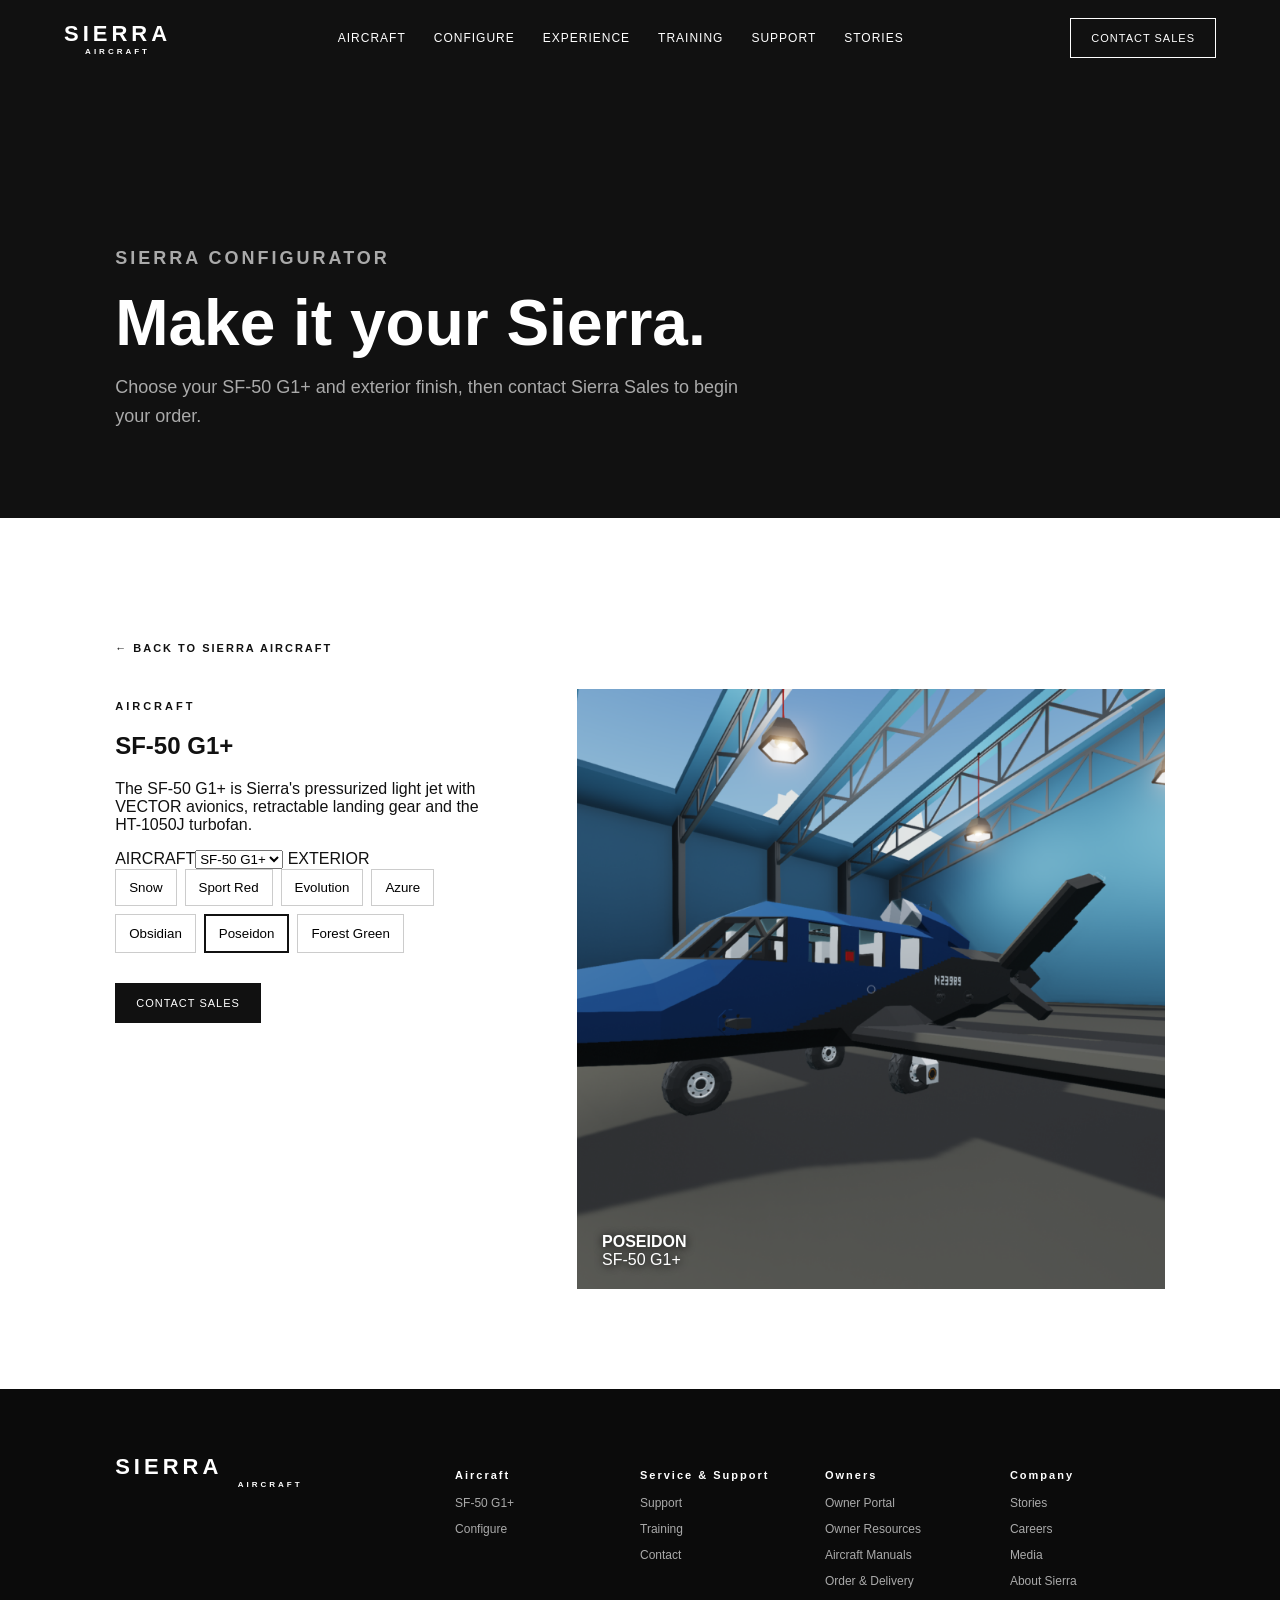
==== configure.html @ 02f3795b "Add dedicated SF-50 configurator page" ====
<!doctype html>
<html lang="en">
<head>
<meta charset="utf-8">
<meta name="viewport" content="width=device-width,initial-scale=1">
<title>Configure | Sierra Aircraft SF-50 G1+</title>
<link rel="stylesheet" href="styles.css">
</head>
<body>
<header style="background:#111;position:relative">
<a class="logo" href="index.html">SIERRA <small>AIRCRAFT</small></a>
<nav><a href="index.html#aircraft">Aircraft</a><a href="configure.html">Configure</a><a href="index.html#experience">Experience</a><a href="index.html#training">Training</a><a href="index.html#support">Support</a><a href="index.html#stories">Stories</a></nav>
<a class="cta" href="index.html#contact">Contact Sales</a>
</header>
<section class="pageHero"><p class="eyebrow">SIERRA CONFIGURATOR</p><h1>Make it your Sierra.</h1><p>Choose your SF-50 G1+ and exterior finish, then contact Sierra Sales to begin your order.</p></section>
<main class="configurePage">
<a class="backLink" href="index.html">← Back to Sierra Aircraft</a>
<div class="configLayout">
<div>
<p class="eyebrow">AIRCRAFT</p>
<h2>SF-50 G1+</h2>
<p>The SF-50 G1+ is Sierra's pressurized light jet with VECTOR avionics, retractable landing gear and the HT-1050J turbofan.</p>
<label>AIRCRAFT</label><select><option>SF-50 G1+</option></select>
<label>EXTERIOR</label>
<div class="colors">
<button data-s="Snow">Snow</button><button data-s="Sport Red">Sport Red</button><button data-s="Evolution">Evolution</button><button data-s="Azure">Azure</button><button data-s="Obsidian">Obsidian</button><button data-s="Poseidon" class="selected">Poseidon</button><button data-s="Forest Green">Forest Green</button>
</div>
<a class="btn darkBtn" href="index.html#contact">Contact Sales</a>
</div>
<div class="preview"><img id="preview" src="Poseidon.png" alt="Configured SF-50"><div><b id="name">POSEIDON</b><span>SF-50 G1+</span></div></div>
</div>
</main>
<footer>
<div class="logo">SIERRA <small>AIRCRAFT</small></div>
<div><h4>Aircraft</h4><a href="index.html#aircraft">SF-50 G1+</a><a href="configure.html">Configure</a></div>
<div><h4>Service & Support</h4><a href="index.html#support">Support</a><a href="index.html#training">Training</a><a href="index.html#contact">Contact</a></div>
<div><h4>Owners</h4><a href="index.html#support">Owner Portal</a><a href="index.html#support">Owner Resources</a><a href="index.html#support">Aircraft Manuals</a><a href="index.html#contact">Order & Delivery</a></div>
<div><h4>Company</h4><a href="index.html#stories">Stories</a><a href="index.html#contact">Careers</a><a href="index.html#contact">Media</a><a href="index.html#contact">About Sierra</a></div>
</footer>
<script>
const schemes={"Snow":"Snow.png","Sport Red":"Sport Red.png","Evolution":"Evolution.png","Azure":"Azure.png","Obsidian":"Obsidian.png","Poseidon":"Poseidon.png","Forest Green":"Forest Green.png"};
document.querySelectorAll("[data-s]").forEach(b=>b.onclick=()=>{
document.querySelectorAll("[data-s]").forEach(x=>x.classList.remove("selected"));
b.classList.add("selected");const s=b.dataset.s;
document.getElementById("preview").src=schemes[s];document.getElementById("name").textContent=s.toUpperCase();
});
</script>
</body></html>
---- styles.css ----
*{box-sizing:border-box}html{scroll-behavior:smooth}body{margin:0;font-family:Arial,Helvetica,sans-serif;color:#111}a{text-decoration:none;color:inherit}header{height:76px;display:flex;align-items:center;justify-content:space-between;padding:0 5%;position:absolute;z-index:5;width:100%;color:white}.logo{font-size:22px;font-weight:800;letter-spacing:4px}.logo small{display:block;font-size:8px;letter-spacing:3px;text-align:center}nav{display:flex;gap:28px;font-size:12px;text-transform:uppercase;letter-spacing:1px}.cta,.btn{padding:13px 20px;border:1px solid white;text-transform:uppercase;font-size:11px;letter-spacing:1px}.hero{height:88vh;min-height:650px;position:relative;overflow:hidden;background:#111}.hero>img{width:100%;height:100%;object-fit:cover;object-position:center;transform:scale(1.01)}.shade{position:absolute;inset:0;background:linear-gradient(90deg,rgba(0,0,0,.62),rgba(0,0,0,.05) 70%)}.heroText{position:absolute;left:9%;top:35%;color:white;max-width:600px}.heroText p,.eyebrow{font-size:11px;letter-spacing:3px;font-weight:700}.heroText h1{font-size:64px;line-height:.95;margin:15px 0}.heroText span{font-size:18px}.heroText>div{margin-top:30px;display:flex;gap:12px}.light{background:white;color:#111;border-color:white}.outline{background:transparent}.heroDots button{width:28px;height:3px;border:0;background:rgba(255,255,255,.45);padding:0;cursor:pointer}.heroDots button.active{background:white}.intro,.configure,.split,.contact{padding:110px 9%;display:grid;grid-template-columns:1fr 1fr;gap:70px}.intro h2,.configure h2,.split h2,.contact h2,.dark h2,.stories h2,.avionics h2{font-size:48px;line-height:1.02;margin:15px 0}.intro>p{font-size:19px;line-height:1.7;max-width:600px}.stats{display:grid;grid-template-columns:repeat(4,1fr);background:#f2f2f2;padding:45px 9%;text-align:center}.stats b{display:block;font-size:44px}.stats span{font-size:10px;letter-spacing:2px}.dark{background:#111;color:white;padding:110px 9%}.grid{display:grid;grid-template-columns:repeat(4,1fr);gap:25px;margin-top:55px}.grid.three{grid-template-columns:repeat(3,1fr)}.grid article{border-top:1px solid #555;padding-top:20px}.grid p{color:#aaa;line-height:1.6}.avionics{padding:0 9% 110px;display:grid;grid-template-columns:1.25fr .75fr;gap:70px;align-items:center;background:#111;color:white}.avionicsImage{height:560px;overflow:hidden}.avionicsImage img{width:100%;height:100%;object-fit:cover;object-position:center}.avionicsText p:not(.eyebrow){color:#aaa;line-height:1.7;font-size:17px}.textLink{font-weight:bold}.configure{background:#f4f4f4}.configure label{display:block;font-size:10px;letter-spacing:2px;margin:25px 0 8px;font-weight:bold}.configure select{width:100%;padding:14px;border:1px solid #ccc;background:white}.colors{display:flex;flex-wrap:wrap;gap:8px;margin-bottom:30px}.colors button{background:white;border:1px solid #ccc;padding:10px 13px;cursor:pointer}.colors button.selected{border:2px solid #111}.darkBtn{display:inline-block;background:#111;color:white;border-color:#111}.preview{background:white;position:relative;min-height:430px;display:flex;align-items:center;justify-content:center;overflow:hidden}.preview img{width:100%;height:100%;object-fit:cover;position:absolute;transform:scale(1.12);transform-origin:center center}.preview div{position:absolute;bottom:20px;left:25px;color:white;text-shadow:0 1px 8px #000}.preview b,.preview span{display:block}.split{align-items:center}.split img{width:100%;height:430px;object-fit:cover}.split a{font-weight:bold}.stories{padding:110px 9%}.storyGrid{display:grid;grid-template-columns:repeat(3,1fr);gap:25px;margin-top:45px}.storyGrid img{width:100%;height:230px;object-fit:cover}.storyGrid p{font-size:10px;letter-spacing:2px}.contact{background:#eee}.contact form{display:flex;flex-direction:column;gap:12px}.contact input,.contact textarea{padding:15px;border:1px solid #ccc;font:inherit}.contact textarea{height:130px}.contact button{cursor:pointer}footer{background:#0b0b0b;color:white;padding:65px 9%;display:grid;grid-template-columns:2fr repeat(4,1fr);gap:30px}footer h4{font-size:11px;letter-spacing:2px}footer a{display:block;color:#aaa;font-size:12px;margin:12px 0}@media(max-width:800px){nav{display:none}.heroText h1{font-size:44px}.intro,.configure,.split,.contact,.avionics{grid-template-columns:1fr;padding:70px 7%}.stats{grid-template-columns:1fr 1fr;gap:30px}.grid,.grid.three,.storyGrid{grid-template-columns:1fr 1fr}.dark{padding:70px 7%}footer{grid-template-columns:1fr 1fr}.heroText{left:7%}.avionicsImage{height:380px}}
.heroText{max-width:700px}.heroText h1{font-size:72px;letter-spacing:-2px}.heroText span{font-size:20px;display:block;margin-top:18px}.hero{min-height:700px}.configure{display:block}.configurePage{padding:120px 9% 100px}.configurePage .configLayout{display:grid;grid-template-columns:.8fr 1.2fr;gap:70px;align-items:start}.configurePage .preview{height:600px}.backLink{display:inline-block;margin-bottom:35px;font-size:11px;letter-spacing:2px;text-transform:uppercase;font-weight:bold}.pageHero{padding:150px 9% 70px;background:#111;color:#fff}.pageHero h1{font-size:64px;line-height:1;margin:12px 0}.pageHero p{color:#aaa;max-width:650px;font-size:18px;line-height:1.6}@media(max-width:800px){.configurePage .configLayout{grid-template-columns:1fr}.configurePage .preview{height:420px}.pageHero h1{font-size:45px}}
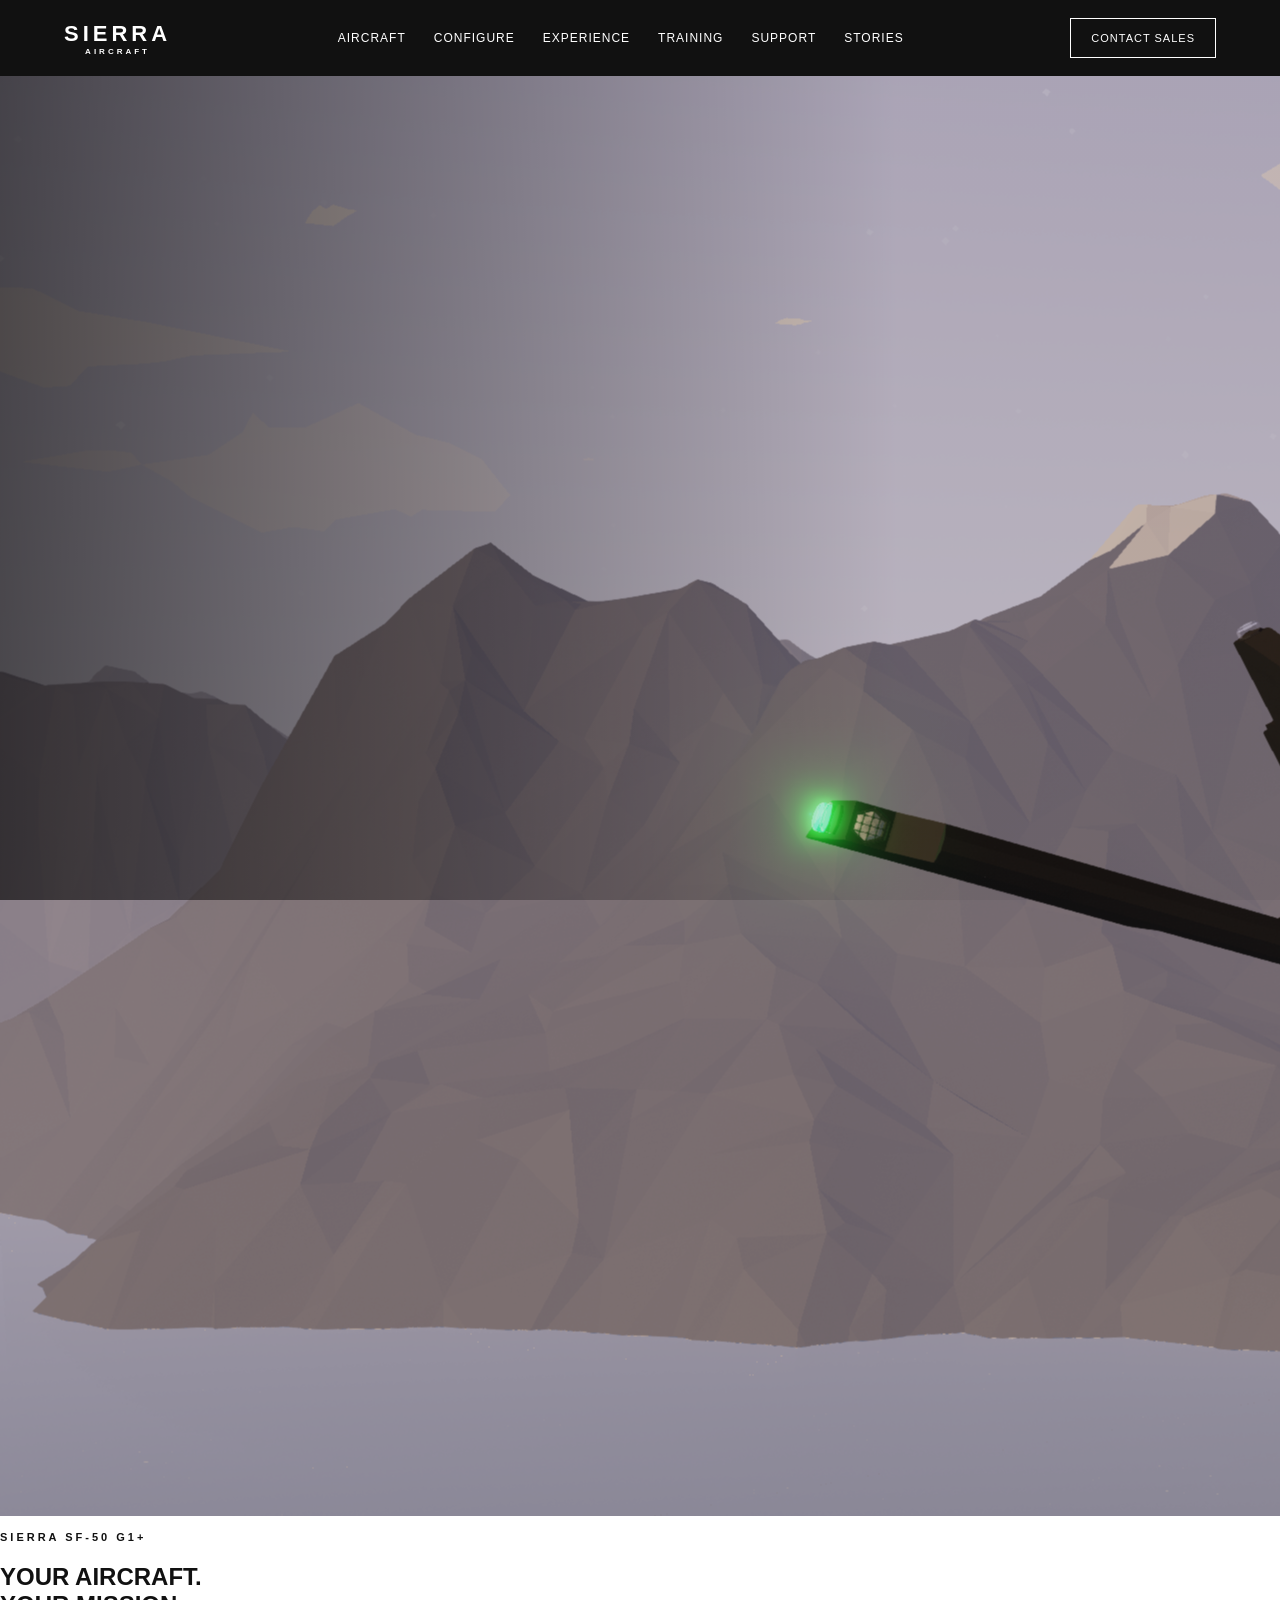
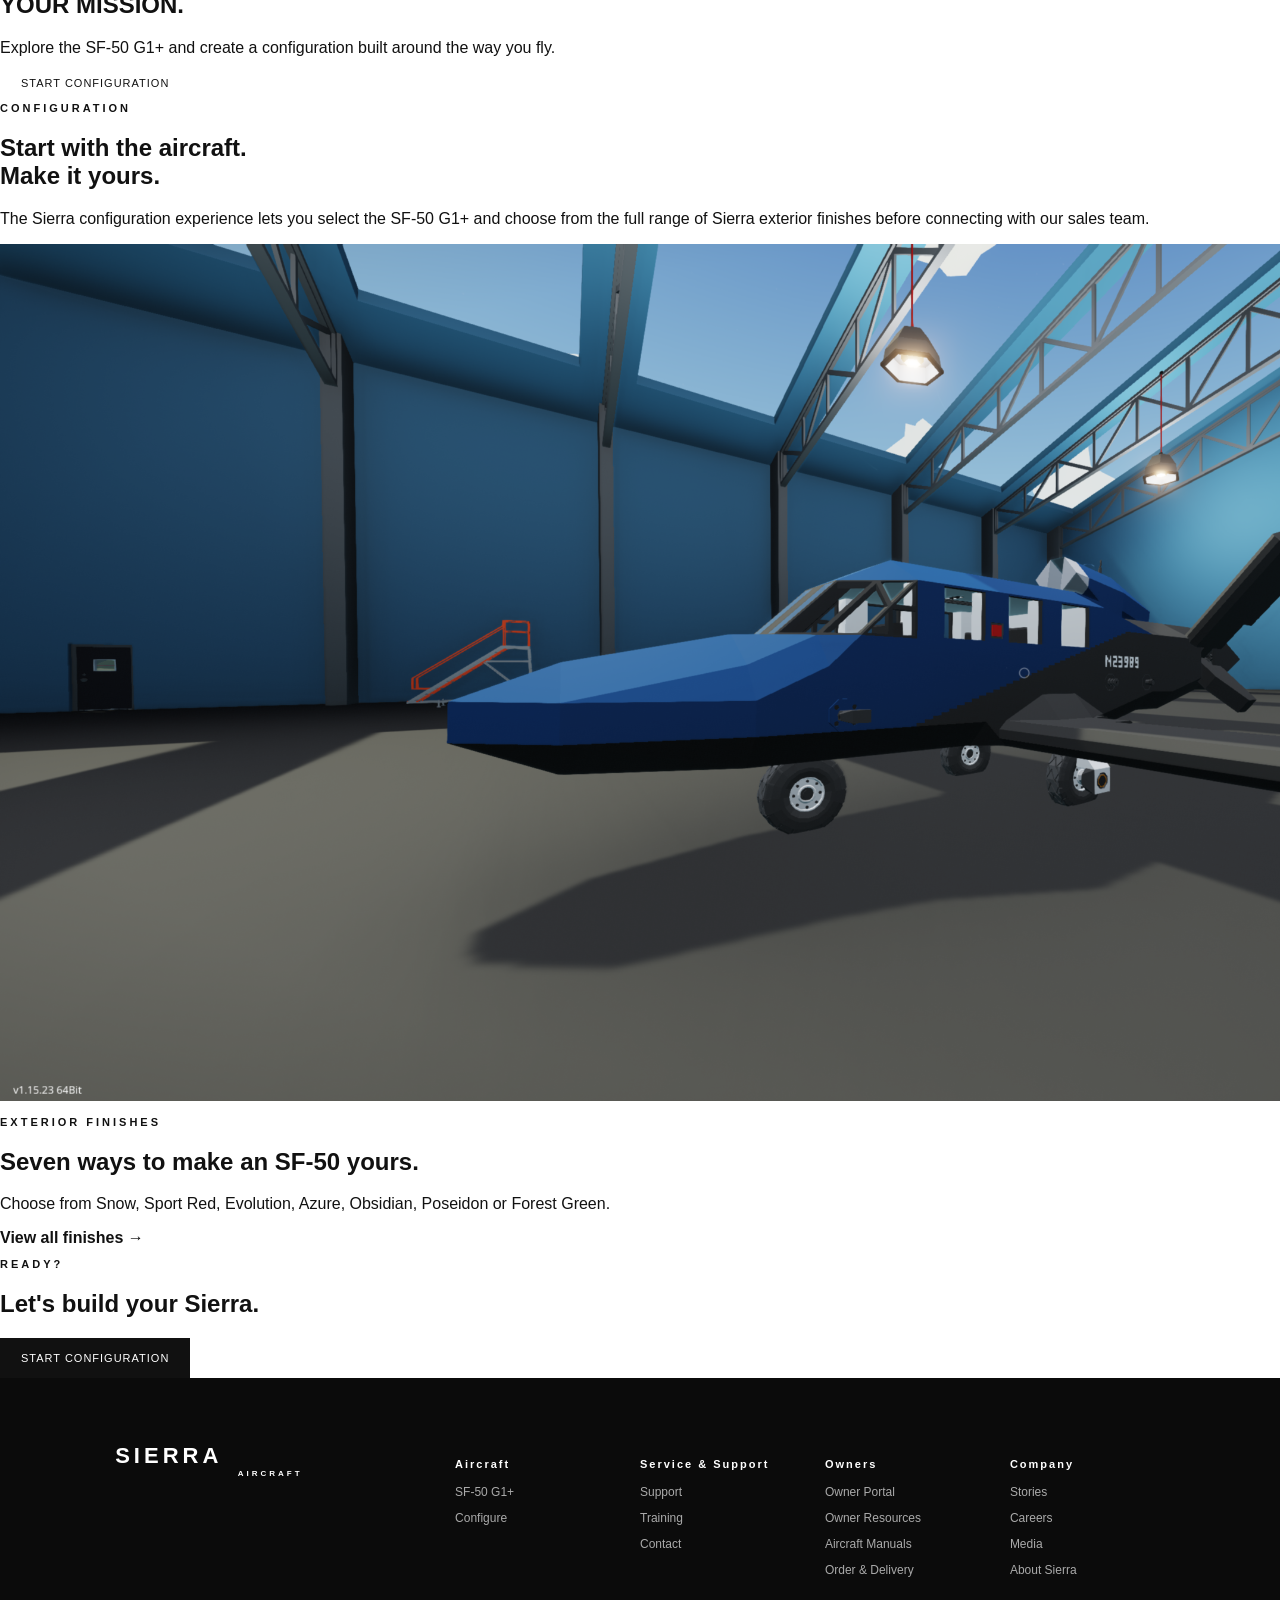
==== commit c68356c5: "Create configuration landing page" ====
--- a/configure.html
+++ b/configure.html
@@ -3,7 +3,7 @@
 <head>
 <meta charset="utf-8">
 <meta name="viewport" content="width=device-width,initial-scale=1">
-<title>Configure | Sierra Aircraft SF-50 G1+</title>
+<title>Configure | Sierra Aircraft</title>
 <link rel="stylesheet" href="styles.css">
 </head>
 <body>
@@ -12,24 +12,34 @@
 <nav><a href="index.html#aircraft">Aircraft</a><a href="configure.html">Configure</a><a href="index.html#experience">Experience</a><a href="index.html#training">Training</a><a href="index.html#support">Support</a><a href="index.html#stories">Stories</a></nav>
 <a class="cta" href="index.html#contact">Contact Sales</a>
 </header>
-<section class="pageHero"><p class="eyebrow">SIERRA CONFIGURATOR</p><h1>Make it your Sierra.</h1><p>Choose your SF-50 G1+ and exterior finish, then contact Sierra Sales to begin your order.</p></section>
-<main class="configurePage">
-<a class="backLink" href="index.html">← Back to Sierra Aircraft</a>
-<div class="configLayout">
-<div>
-<p class="eyebrow">AIRCRAFT</p>
-<h2>SF-50 G1+</h2>
-<p>The SF-50 G1+ is Sierra's pressurized light jet with VECTOR avionics, retractable landing gear and the HT-1050J turbofan.</p>
-<label>AIRCRAFT</label><select><option>SF-50 G1+</option></select>
-<label>EXTERIOR</label>
-<div class="colors">
-<button data-s="Snow">Snow</button><button data-s="Sport Red">Sport Red</button><button data-s="Evolution">Evolution</button><button data-s="Azure">Azure</button><button data-s="Obsidian">Obsidian</button><button data-s="Poseidon" class="selected">Poseidon</button><button data-s="Forest Green">Forest Green</button>
-</div>
-<a class="btn darkBtn" href="index.html#contact">Contact Sales</a>
-</div>
-<div class="preview"><img id="preview" src="Poseidon.png" alt="Configured SF-50"><div><b id="name">POSEIDON</b><span>SF-50 G1+</span></div></div>
-</div>
-</main>
+
+<section class="configLandingHero">
+  <img src="Base Profile Screenshot 2026.09.27 - 17.16.39.25.png" alt="Sierra SF-50 G1+ over the mountains">
+  <div class="shade"></div>
+  <div class="configLandingText">
+    <p class="eyebrow">SIERRA SF-50 G1+</p>
+    <h1>YOUR AIRCRAFT.<br>YOUR MISSION.</h1>
+    <p>Explore the SF-50 G1+ and create a configuration built around the way you fly.</p>
+    <a class="btn light" href="sf50-configurator.html">Start Configuration</a>
+  </div>
+</section>
+
+<section class="configIntro">
+  <p class="eyebrow">CONFIGURATION</p>
+  <h2>Start with the aircraft.<br>Make it yours.</h2>
+  <p>The Sierra configuration experience lets you select the SF-50 G1+ and choose from the full range of Sierra exterior finishes before connecting with our sales team.</p>
+</section>
+
+<section class="configFeature">
+  <div><img src="Poseidon.png" alt="Sierra SF-50 G1+ Poseidon"></div>
+  <div><p class="eyebrow">EXTERIOR FINISHES</p><h2>Seven ways to make an SF-50 yours.</h2><p>Choose from Snow, Sport Red, Evolution, Azure, Obsidian, Poseidon or Forest Green.</p><a class="textLink" href="sf50-configurator.html">View all finishes →</a></div>
+</section>
+
+<section class="configCTA">
+  <p class="eyebrow">READY?</p><h2>Let's build your Sierra.</h2>
+  <a class="btn darkBtn" href="sf50-configurator.html">Start Configuration</a>
+</section>
+
 <footer>
 <div class="logo">SIERRA <small>AIRCRAFT</small></div>
 <div><h4>Aircraft</h4><a href="index.html#aircraft">SF-50 G1+</a><a href="configure.html">Configure</a></div>
@@ -37,12 +47,5 @@
 <div><h4>Owners</h4><a href="index.html#support">Owner Portal</a><a href="index.html#support">Owner Resources</a><a href="index.html#support">Aircraft Manuals</a><a href="index.html#contact">Order & Delivery</a></div>
 <div><h4>Company</h4><a href="index.html#stories">Stories</a><a href="index.html#contact">Careers</a><a href="index.html#contact">Media</a><a href="index.html#contact">About Sierra</a></div>
 </footer>
-<script>
-const schemes={"Snow":"Snow.png","Sport Red":"Sport Red.png","Evolution":"Evolution.png","Azure":"Azure.png","Obsidian":"Obsidian.png","Poseidon":"Poseidon.png","Forest Green":"Forest Green.png"};
-document.querySelectorAll("[data-s]").forEach(b=>b.onclick=()=>{
-document.querySelectorAll("[data-s]").forEach(x=>x.classList.remove("selected"));
-b.classList.add("selected");const s=b.dataset.s;
-document.getElementById("preview").src=schemes[s];document.getElementById("name").textContent=s.toUpperCase();
-});
-</script>
-</body></html>+</body>
+</html>
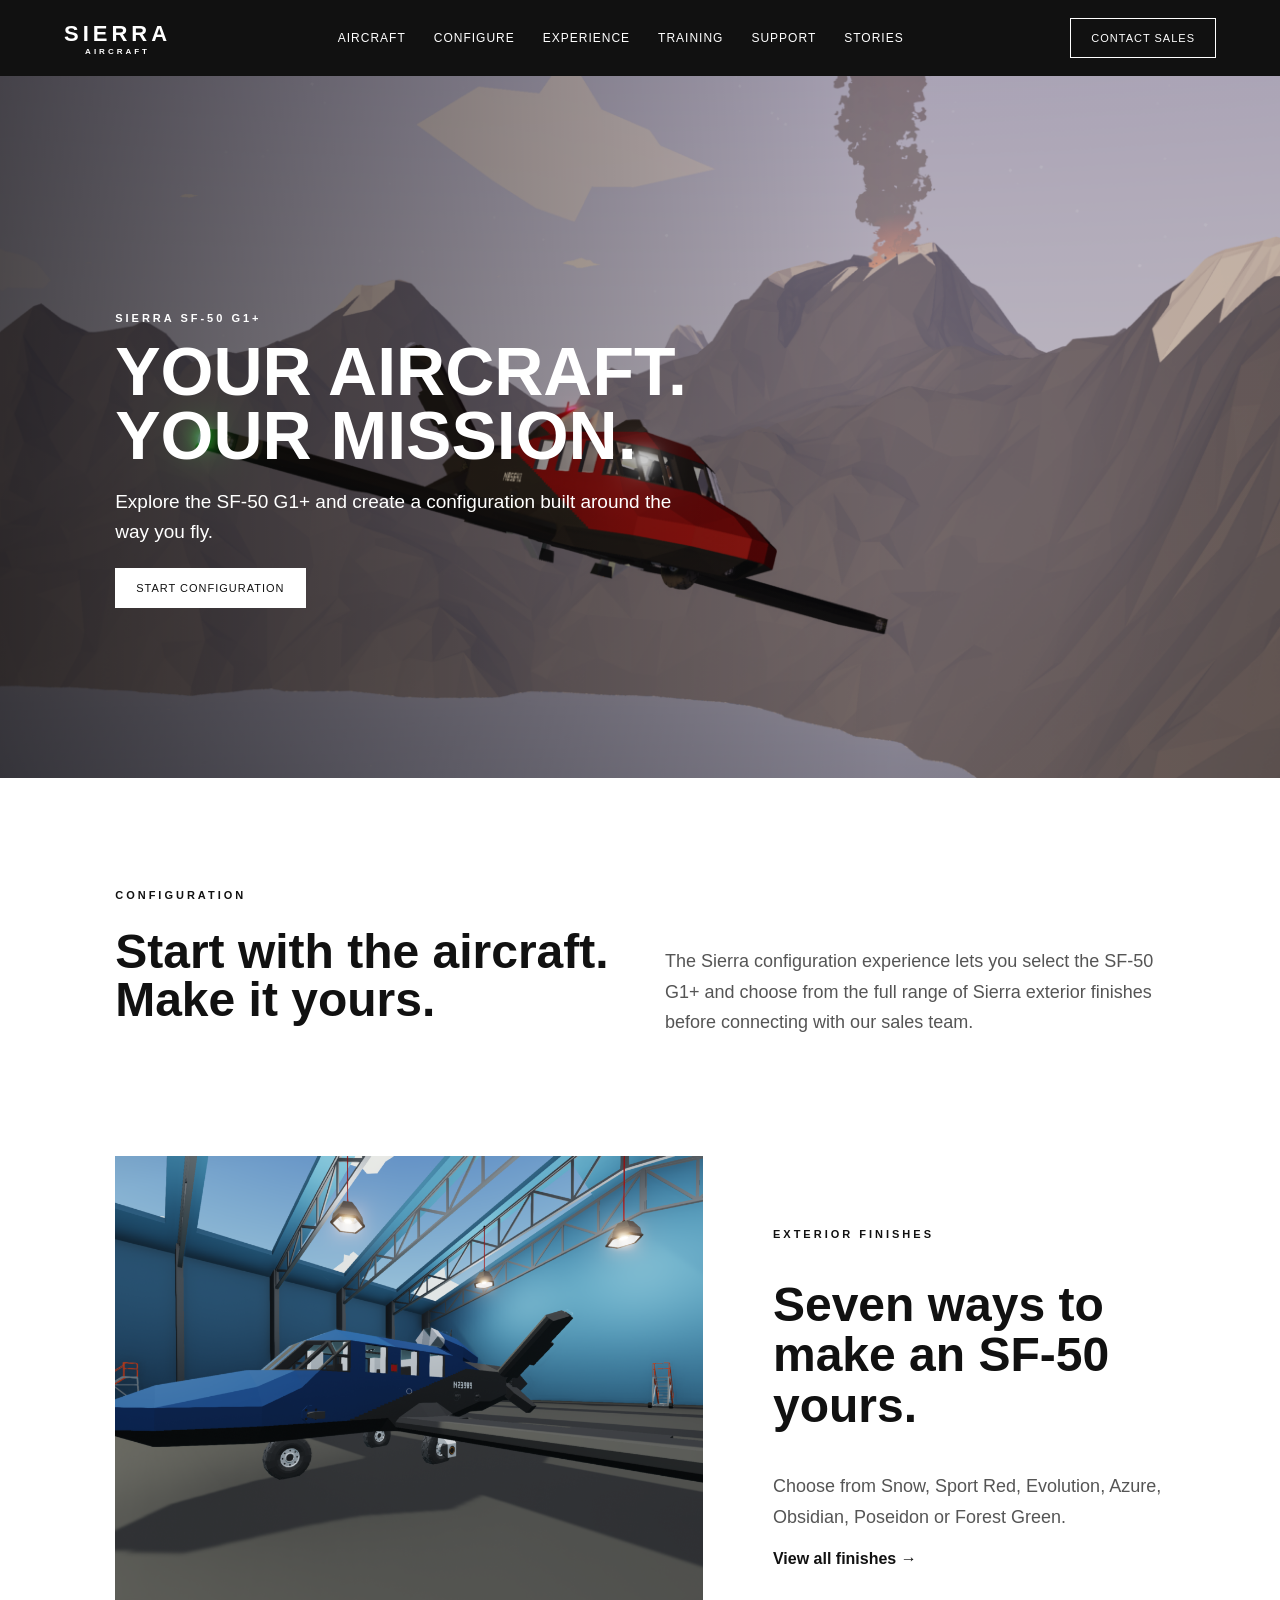
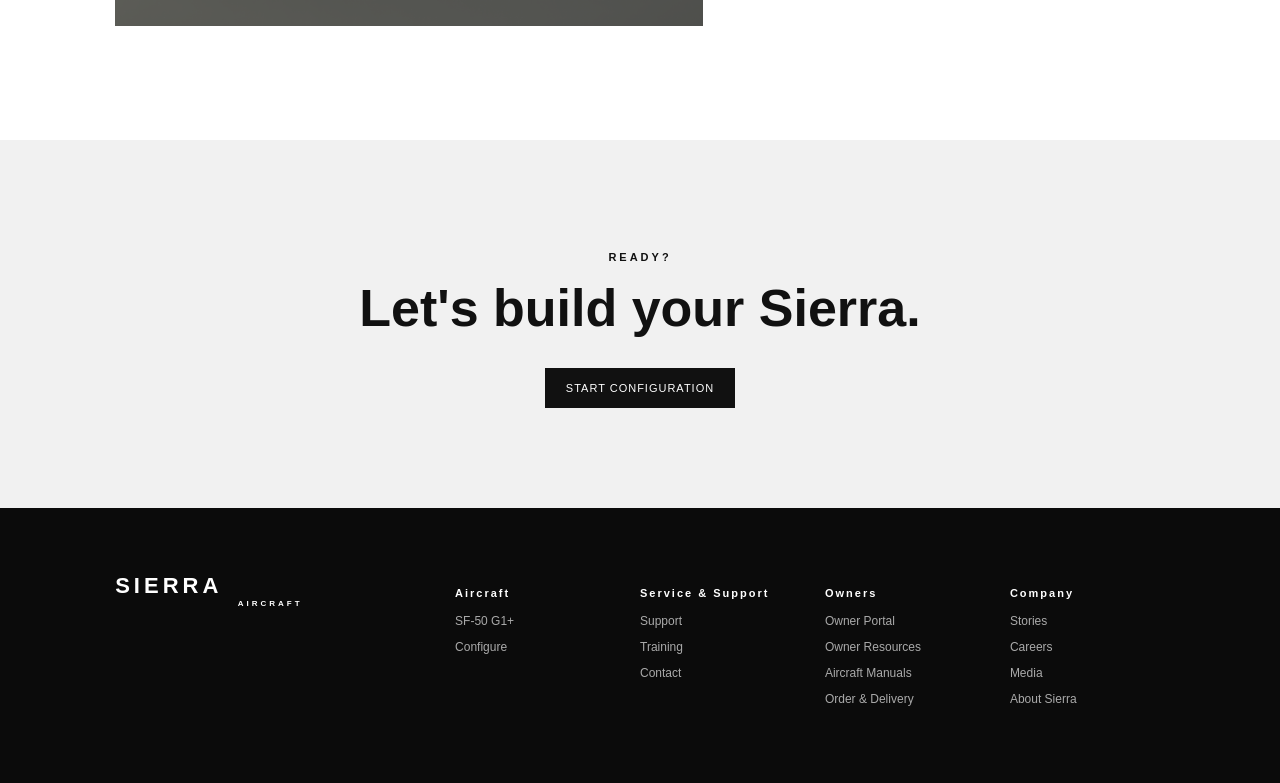
==== commit 39218fc6: "Link owner portal from configuration page" ====
--- a/configure.html
+++ b/configure.html
@@ -44,7 +44,7 @@
 <div class="logo">SIERRA <small>AIRCRAFT</small></div>
 <div><h4>Aircraft</h4><a href="index.html#aircraft">SF-50 G1+</a><a href="configure.html">Configure</a></div>
 <div><h4>Service & Support</h4><a href="index.html#support">Support</a><a href="index.html#training">Training</a><a href="index.html#contact">Contact</a></div>
-<div><h4>Owners</h4><a href="index.html#support">Owner Portal</a><a href="index.html#support">Owner Resources</a><a href="index.html#support">Aircraft Manuals</a><a href="index.html#contact">Order & Delivery</a></div>
+<div><h4>Owners</h4><a href="owners.html">Owner Portal</a><a href="index.html#support">Owner Resources</a><a href="index.html#support">Aircraft Manuals</a><a href="index.html#contact">Order & Delivery</a></div>
 <div><h4>Company</h4><a href="index.html#stories">Stories</a><a href="index.html#contact">Careers</a><a href="index.html#contact">Media</a><a href="index.html#contact">About Sierra</a></div>
 </footer>
 </body>
--- a/styles.css
+++ b/styles.css
@@ -1,2 +1,3 @@
 *{box-sizing:border-box}html{scroll-behavior:smooth}body{margin:0;font-family:Arial,Helvetica,sans-serif;color:#111}a{text-decoration:none;color:inherit}header{height:76px;display:flex;align-items:center;justify-content:space-between;padding:0 5%;position:absolute;z-index:5;width:100%;color:white}.logo{font-size:22px;font-weight:800;letter-spacing:4px}.logo small{display:block;font-size:8px;letter-spacing:3px;text-align:center}nav{display:flex;gap:28px;font-size:12px;text-transform:uppercase;letter-spacing:1px}.cta,.btn{padding:13px 20px;border:1px solid white;text-transform:uppercase;font-size:11px;letter-spacing:1px}.hero{height:88vh;min-height:650px;position:relative;overflow:hidden;background:#111}.hero>img{width:100%;height:100%;object-fit:cover;object-position:center;transform:scale(1.01)}.shade{position:absolute;inset:0;background:linear-gradient(90deg,rgba(0,0,0,.62),rgba(0,0,0,.05) 70%)}.heroText{position:absolute;left:9%;top:35%;color:white;max-width:600px}.heroText p,.eyebrow{font-size:11px;letter-spacing:3px;font-weight:700}.heroText h1{font-size:64px;line-height:.95;margin:15px 0}.heroText span{font-size:18px}.heroText>div{margin-top:30px;display:flex;gap:12px}.light{background:white;color:#111;border-color:white}.outline{background:transparent}.heroDots button{width:28px;height:3px;border:0;background:rgba(255,255,255,.45);padding:0;cursor:pointer}.heroDots button.active{background:white}.intro,.configure,.split,.contact{padding:110px 9%;display:grid;grid-template-columns:1fr 1fr;gap:70px}.intro h2,.configure h2,.split h2,.contact h2,.dark h2,.stories h2,.avionics h2{font-size:48px;line-height:1.02;margin:15px 0}.intro>p{font-size:19px;line-height:1.7;max-width:600px}.stats{display:grid;grid-template-columns:repeat(4,1fr);background:#f2f2f2;padding:45px 9%;text-align:center}.stats b{display:block;font-size:44px}.stats span{font-size:10px;letter-spacing:2px}.dark{background:#111;color:white;padding:110px 9%}.grid{display:grid;grid-template-columns:repeat(4,1fr);gap:25px;margin-top:55px}.grid.three{grid-template-columns:repeat(3,1fr)}.grid article{border-top:1px solid #555;padding-top:20px}.grid p{color:#aaa;line-height:1.6}.avionics{padding:0 9% 110px;display:grid;grid-template-columns:1.25fr .75fr;gap:70px;align-items:center;background:#111;color:white}.avionicsImage{height:560px;overflow:hidden}.avionicsImage img{width:100%;height:100%;object-fit:cover;object-position:center}.avionicsText p:not(.eyebrow){color:#aaa;line-height:1.7;font-size:17px}.textLink{font-weight:bold}.configure{background:#f4f4f4}.configure label{display:block;font-size:10px;letter-spacing:2px;margin:25px 0 8px;font-weight:bold}.configure select{width:100%;padding:14px;border:1px solid #ccc;background:white}.colors{display:flex;flex-wrap:wrap;gap:8px;margin-bottom:30px}.colors button{background:white;border:1px solid #ccc;padding:10px 13px;cursor:pointer}.colors button.selected{border:2px solid #111}.darkBtn{display:inline-block;background:#111;color:white;border-color:#111}.preview{background:white;position:relative;min-height:430px;display:flex;align-items:center;justify-content:center;overflow:hidden}.preview img{width:100%;height:100%;object-fit:cover;position:absolute;transform:scale(1.12);transform-origin:center center}.preview div{position:absolute;bottom:20px;left:25px;color:white;text-shadow:0 1px 8px #000}.preview b,.preview span{display:block}.split{align-items:center}.split img{width:100%;height:430px;object-fit:cover}.split a{font-weight:bold}.stories{padding:110px 9%}.storyGrid{display:grid;grid-template-columns:repeat(3,1fr);gap:25px;margin-top:45px}.storyGrid img{width:100%;height:230px;object-fit:cover}.storyGrid p{font-size:10px;letter-spacing:2px}.contact{background:#eee}.contact form{display:flex;flex-direction:column;gap:12px}.contact input,.contact textarea{padding:15px;border:1px solid #ccc;font:inherit}.contact textarea{height:130px}.contact button{cursor:pointer}footer{background:#0b0b0b;color:white;padding:65px 9%;display:grid;grid-template-columns:2fr repeat(4,1fr);gap:30px}footer h4{font-size:11px;letter-spacing:2px}footer a{display:block;color:#aaa;font-size:12px;margin:12px 0}@media(max-width:800px){nav{display:none}.heroText h1{font-size:44px}.intro,.configure,.split,.contact,.avionics{grid-template-columns:1fr;padding:70px 7%}.stats{grid-template-columns:1fr 1fr;gap:30px}.grid,.grid.three,.storyGrid{grid-template-columns:1fr 1fr}.dark{padding:70px 7%}footer{grid-template-columns:1fr 1fr}.heroText{left:7%}.avionicsImage{height:380px}}
-.heroText{max-width:700px}.heroText h1{font-size:72px;letter-spacing:-2px}.heroText span{font-size:20px;display:block;margin-top:18px}.hero{min-height:700px}.configure{display:block}.configurePage{padding:120px 9% 100px}.configurePage .configLayout{display:grid;grid-template-columns:.8fr 1.2fr;gap:70px;align-items:start}.configurePage .preview{height:600px}.backLink{display:inline-block;margin-bottom:35px;font-size:11px;letter-spacing:2px;text-transform:uppercase;font-weight:bold}.pageHero{padding:150px 9% 70px;background:#111;color:#fff}.pageHero h1{font-size:64px;line-height:1;margin:12px 0}.pageHero p{color:#aaa;max-width:650px;font-size:18px;line-height:1.6}@media(max-width:800px){.configurePage .configLayout{grid-template-columns:1fr}.configurePage .preview{height:420px}.pageHero h1{font-size:45px}}+.heroText{max-width:700px}.heroText h1{font-size:72px;letter-spacing:-2px}.heroText span{font-size:20px;display:block;margin-top:18px}.hero{min-height:700px}.configure{display:block}.configurePage{padding:120px 9% 100px}.configurePage .configLayout{display:grid;grid-template-columns:.8fr 1.2fr;gap:70px;align-items:start}.configurePage .preview{height:600px}.backLink{display:inline-block;margin-bottom:35px;font-size:11px;letter-spacing:2px;text-transform:uppercase;font-weight:bold}.pageHero{padding:150px 9% 70px;background:#111;color:#fff}.pageHero h1{font-size:64px;line-height:1;margin:12px 0}.pageHero p{color:#aaa;max-width:650px;font-size:18px;line-height:1.6}@media(max-width:800px){.configurePage .configLayout{grid-template-columns:1fr}.configurePage .preview{height:420px}.pageHero h1{font-size:45px}}
+.configLandingHero{height:78vh;min-height:620px;position:relative;overflow:hidden;color:#fff}.configLandingHero>img{width:100%;height:100%;object-fit:cover;object-position:center}.configLandingText{position:absolute;z-index:2;left:9%;top:32%;max-width:650px}.configLandingText h1{font-size:68px;line-height:.95;margin:15px 0}.configLandingText>p:not(.eyebrow){font-size:19px;line-height:1.6;max-width:560px;margin-bottom:30px}.configIntro{padding:100px 9%;display:grid;grid-template-columns:1fr 1fr;gap:50px}.configIntro .eyebrow{grid-column:1/-1;margin-bottom:-25px}.configIntro h2{font-size:48px;line-height:1;margin:0}.configIntro>p:last-child{font-size:18px;line-height:1.7;color:#555}.configFeature{padding:0 9% 110px;display:grid;grid-template-columns:1.2fr .8fr;gap:70px;align-items:center}.configFeature img{width:100%;height:470px;object-fit:cover}.configFeature h2{font-size:48px;line-height:1.05}.configFeature p:not(.eyebrow){font-size:18px;line-height:1.7;color:#555}.configCTA{padding:100px 9%;background:#f1f1f1;text-align:center}.configCTA h2{font-size:52px;margin:15px 0 30px}@media(max-width:800px){.configLandingText h1{font-size:45px}.configIntro,.configFeature{grid-template-columns:1fr;padding:70px 7%}.configFeature img{height:350px}.configCTA{padding:75px 7%}.configCTA h2{font-size:40px}}
